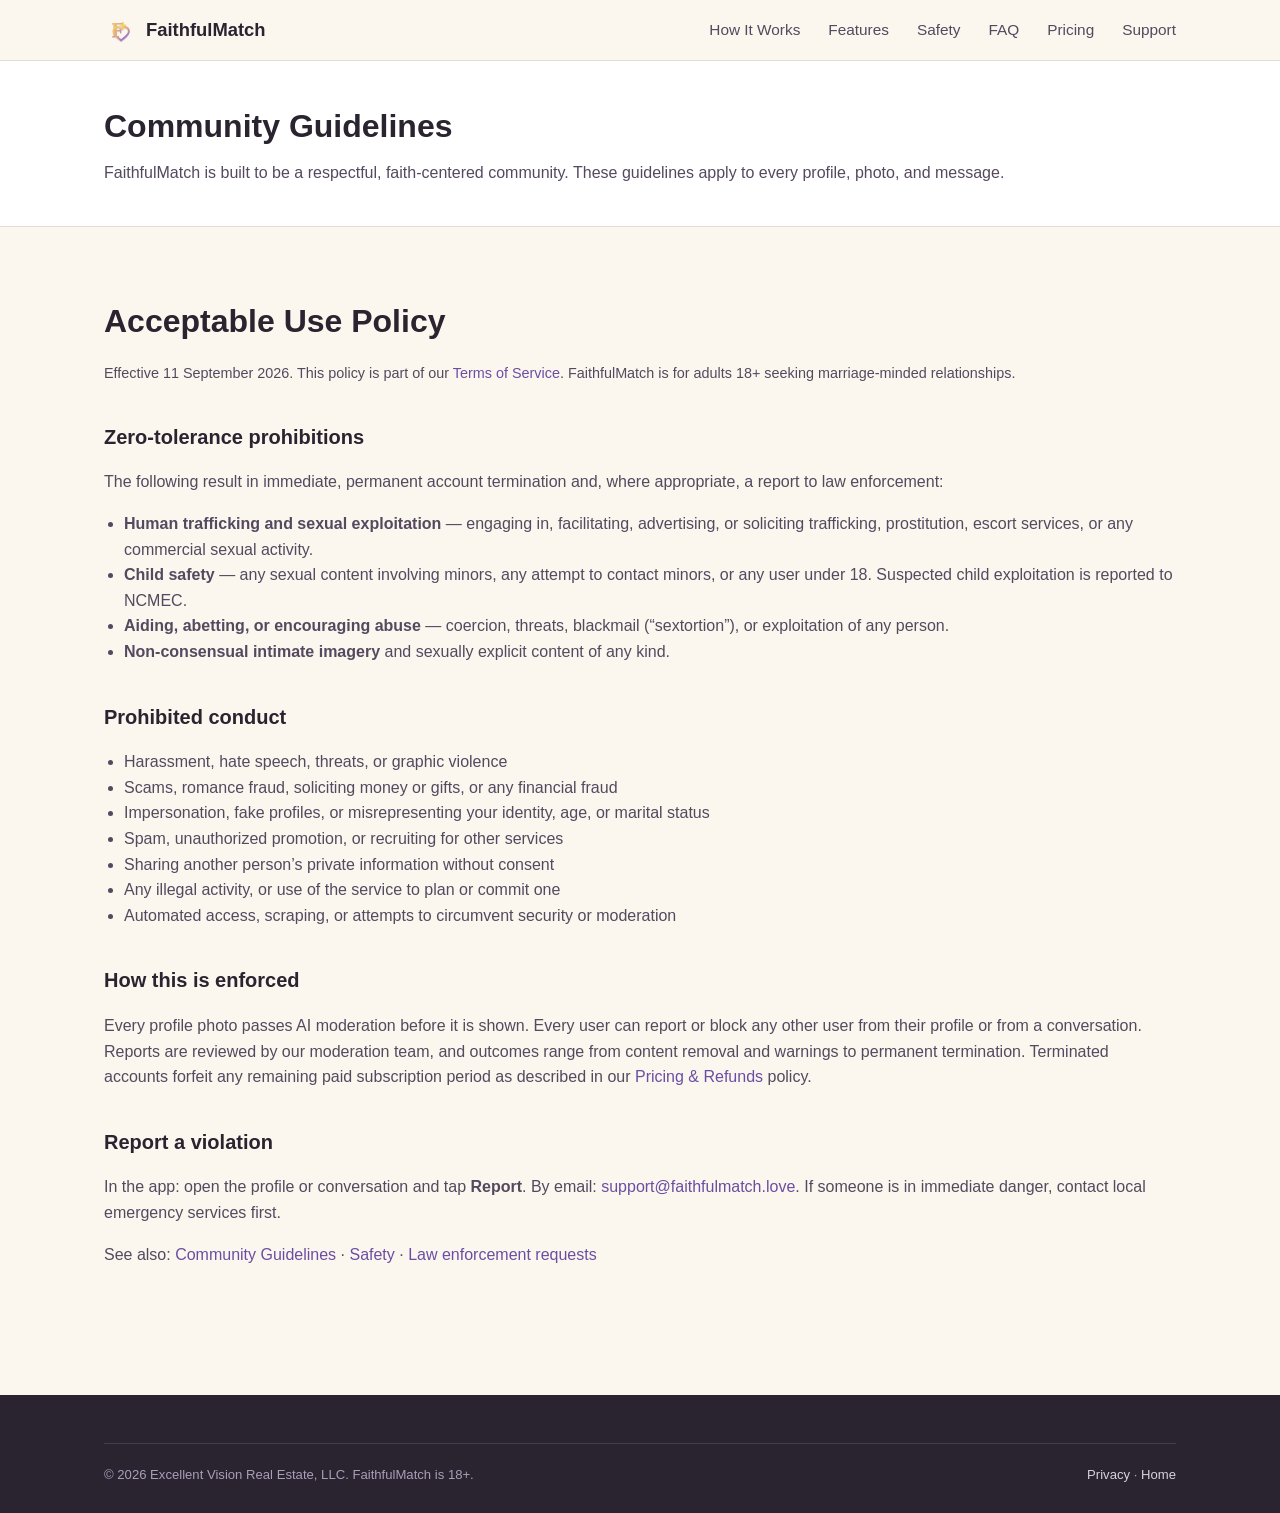
==== acceptable-use/index.html @ ffebf00c "feat(site): anti-trafficking clause, Acceptable Use Policy, law-enforcement protocol Stripe's Dating" ====
<!DOCTYPE html>
<html lang="en">
<head>
<meta charset="UTF-8">
<meta name="viewport" content="width=device-width, initial-scale=1.0">
<title>Acceptable Use Policy &mdash; FaithfulMatch</title>
<meta name="description" content="FaithfulMatch Acceptable Use Policy: prohibited conduct and content, including zero tolerance for trafficking, exploitation, and abuse.">
<link rel="canonical" href="https://faithfulmatch.love/acceptable-use/">
<link rel="icon" href="../assets/images/brand/favicon.svg" type="image/svg+xml">
<link rel="stylesheet" href="../assets/css/style.css?v=2">
</head>
<body>
<a href="#main" class="skip-link">Skip to content</a>
<header class="site-header">
  <div class="container">
    <a href="../" class="brand-logo">
      <img src="../assets/images/brand/symbol.svg" alt="" width="32" height="32">
      FaithfulMatch
    </a>
    <button class="nav-toggle" aria-label="Toggle navigation menu" aria-expanded="false">☰</button>
    <nav class="main-nav" aria-label="Primary">
      <a href="../#how-it-works">How It Works</a>
      <a href="../#features">Features</a>
      <a href="../#safety">Safety</a>
      <a href="../#faq">FAQ</a>
      <a href="../pricing/">Pricing</a>
      <a href="../support/">Support</a>
    </nav>
  </div>
</header>

<div class="page-hero-simple">
  <div class="container">
    <h1>Community Guidelines</h1>
    <p>FaithfulMatch is built to be a respectful, faith-centered community. These guidelines apply to every profile, photo, and message.</p>
  </div>
</div>

<main id="main" class="legal-page">
  <div class="container">
    <h1>Acceptable Use Policy</h1>
    <p class="legal-meta">Effective 11 September 2026. This policy is part of our <a href="../terms/">Terms of Service</a>. FaithfulMatch is for adults 18+ seeking marriage-minded relationships.</p>

    <h2>Zero-tolerance prohibitions</h2>
    <p>The following result in immediate, permanent account termination and, where appropriate, a report to law enforcement:</p>
    <ul>
      <li><strong>Human trafficking and sexual exploitation</strong> &mdash; engaging in, facilitating, advertising, or soliciting trafficking, prostitution, escort services, or any commercial sexual activity.</li>
      <li><strong>Child safety</strong> &mdash; any sexual content involving minors, any attempt to contact minors, or any user under 18. Suspected child exploitation is reported to NCMEC.</li>
      <li><strong>Aiding, abetting, or encouraging abuse</strong> &mdash; coercion, threats, blackmail (&ldquo;sextortion&rdquo;), or exploitation of any person.</li>
      <li><strong>Non-consensual intimate imagery</strong> and sexually explicit content of any kind.</li>
    </ul>

    <h2>Prohibited conduct</h2>
    <ul>
      <li>Harassment, hate speech, threats, or graphic violence</li>
      <li>Scams, romance fraud, soliciting money or gifts, or any financial fraud</li>
      <li>Impersonation, fake profiles, or misrepresenting your identity, age, or marital status</li>
      <li>Spam, unauthorized promotion, or recruiting for other services</li>
      <li>Sharing another person&rsquo;s private information without consent</li>
      <li>Any illegal activity, or use of the service to plan or commit one</li>
      <li>Automated access, scraping, or attempts to circumvent security or moderation</li>
    </ul>

    <h2>How this is enforced</h2>
    <p>Every profile photo passes AI moderation before it is shown. Every user can report or block any other user from their profile or from a conversation. Reports are reviewed by our moderation team, and outcomes range from content removal and warnings to permanent termination. Terminated accounts forfeit any remaining paid subscription period as described in our <a href="../pricing/">Pricing &amp; Refunds</a> policy.</p>

    <h2>Report a violation</h2>
    <p>In the app: open the profile or conversation and tap <strong>Report</strong>. By email: <a href="mailto:support@faithfulmatch.love">support@faithfulmatch.love</a>. If someone is in immediate danger, contact local emergency services first.</p>
    <p>See also: <a href="../community-guidelines/">Community Guidelines</a> &middot; <a href="../safety/">Safety</a> &middot; <a href="../law-enforcement/">Law enforcement requests</a></p>
  </div>
</main>

<footer class="site-footer">
  <div class="container">
    <div class="footer-bottom">
      <span>© 2026 Excellent Vision Real Estate, LLC. FaithfulMatch is 18+.</span>
      <span><a href="../privacy/">Privacy</a> · <a href="../">Home</a></span>
    </div>
  </div>
</footer>

<script src="../assets/js/config.js?v=2"></script>
<script src="../assets/js/main.js?v=2"></script>
<script src="../assets/js/analytics.js?v=1"></script>
</body>
</html>
---- assets/css/style.css ----
/* FaithfulMatch marketing site — shared styles */

:root {
  --fm-covenant-purple: #6b4ea3;
  --fm-covenant-purple-dark: #4f3877;
  --fm-rose-gold: #c98a6b;
  --fm-warm-cream: #fbf6ee;
  --fm-soft-blush: #f5e9e2;
  --fm-ink: #2a2330;
  --fm-ink-soft: #55495f;
  --fm-border: #e6dcd0;
  --fm-white: #ffffff;
  --fm-success: #3f7a5c;
  --fm-max-width: 1120px;
  --fm-radius: 16px;
  --fm-shadow: 0 8px 30px rgba(43, 28, 61, 0.08);
}

* { box-sizing: border-box; }

html { scroll-behavior: smooth; }

body {
  margin: 0;
  font-family: -apple-system, BlinkMacSystemFont, "Segoe UI", Roboto, Helvetica, Arial, sans-serif;
  color: var(--fm-ink);
  background: var(--fm-warm-cream);
  line-height: 1.6;
}

img { max-width: 100%; display: block; }

a { color: var(--fm-covenant-purple); text-decoration: none; }
a:hover, a:focus { text-decoration: underline; }

.container {
  max-width: var(--fm-max-width);
  margin: 0 auto;
  padding: 0 24px;
}

/* Skip link for keyboard/a11y */
.skip-link {
  position: absolute;
  left: -999px;
  top: auto;
  background: var(--fm-covenant-purple);
  color: #fff;
  padding: 10px 16px;
  border-radius: 8px;
  z-index: 1000;
}
.skip-link:focus {
  left: 16px;
  top: 16px;
}

/* Header */
.site-header {
  position: sticky;
  top: 0;
  background: rgba(251, 246, 238, 0.94);
  backdrop-filter: blur(6px);
  border-bottom: 1px solid var(--fm-border);
  z-index: 100;
}
.site-header .container {
  display: flex;
  align-items: center;
  justify-content: space-between;
  padding-top: 14px;
  padding-bottom: 14px;
}
.brand-logo {
  display: flex;
  align-items: center;
  gap: 10px;
  font-weight: 700;
  font-size: 1.15rem;
  color: var(--fm-ink);
}
.brand-logo img { height: 32px; width: auto; }

.main-nav {
  display: flex;
  align-items: center;
  gap: 28px;
}
.main-nav a {
  color: var(--fm-ink-soft);
  font-weight: 500;
  font-size: 0.96rem;
}
.main-nav a:hover { color: var(--fm-covenant-purple); }

.nav-toggle {
  display: none;
  background: none;
  border: 1px solid var(--fm-border);
  border-radius: 8px;
  padding: 8px 10px;
  font-size: 1.1rem;
  cursor: pointer;
}

.btn {
  display: inline-flex;
  align-items: center;
  justify-content: center;
  gap: 8px;
  padding: 12px 22px;
  border-radius: 14px;
  font-weight: 600;
  font-size: 0.95rem;
  border: 2px solid transparent;
  cursor: pointer;
  text-decoration: none;
}
.btn:hover { text-decoration: none; }
.btn-primary {
  background: var(--fm-covenant-purple);
  color: #fff;
}
.btn-primary:hover { background: var(--fm-covenant-purple-dark); }
.btn-outline {
  background: transparent;
  border-color: var(--fm-covenant-purple);
  color: var(--fm-covenant-purple);
}
.btn-outline:hover { background: var(--fm-soft-blush); }
.btn[disabled], .btn.is-disabled {
  opacity: 0.55;
  cursor: not-allowed;
  pointer-events: none;
}

/* Hero */
.hero {
  padding: 64px 0 48px;
}
.hero .container {
  display: grid;
  grid-template-columns: 1.1fr 0.9fr;
  gap: 48px;
  align-items: center;
}
.hero h1 {
  font-size: clamp(2rem, 4vw, 2.9rem);
  line-height: 1.15;
  margin: 0 0 18px;
}
.hero p.lead {
  font-size: 1.15rem;
  color: var(--fm-ink-soft);
  margin: 0 0 28px;
  max-width: 46ch;
}
.hero-ctas {
  display: flex;
  flex-wrap: wrap;
  gap: 14px;
  margin-bottom: 18px;
}
.store-badges {
  display: flex;
  flex-wrap: wrap;
  gap: 12px;
  margin-top: 22px;
}
.store-badge {
  display: inline-flex;
  align-items: center;
  gap: 10px;
  border: 1px solid var(--fm-border);
  background: #fff;
  border-radius: 12px;
  padding: 10px 16px;
  font-size: 0.85rem;
  color: var(--fm-ink-soft);
}
.store-badge strong { display: block; color: var(--fm-ink); font-size: 0.95rem; }
.store-badge.is-disabled { opacity: 0.65; }

.hero-mockup {
  background: linear-gradient(160deg, var(--fm-soft-blush), var(--fm-warm-cream));
  border-radius: 28px;
  padding: 32px;
  display: flex;
  align-items: center;
  justify-content: center;
  min-height: 360px;
  border: 1px solid var(--fm-border);
}
.hero-mockup--photo {
  padding: 12px;
  overflow: hidden;
}
.hero-mockup--photo img {
  width: 100%;
  height: 100%;
  min-height: 336px;
  object-fit: cover;
  border-radius: 20px;
}
.hero-mockup .placeholder-note {
  text-align: center;
  color: var(--fm-ink-soft);
  font-size: 0.85rem;
}

/* Sections */
section { padding: 56px 0; }
section.alt { background: #fff; }
h2.section-title {
  font-size: clamp(1.5rem, 3vw, 2rem);
  margin: 0 0 12px;
  text-align: center;
}
p.section-sub {
  text-align: center;
  color: var(--fm-ink-soft);
  max-width: 640px;
  margin: 0 auto 40px;
}

.grid {
  display: grid;
  gap: 24px;
}
.grid-4 { grid-template-columns: repeat(4, 1fr); }
.grid-3 { grid-template-columns: repeat(3, 1fr); }
.grid-2 { grid-template-columns: repeat(2, 1fr); }

.card {
  background: #fff;
  border: 1px solid var(--fm-border);
  border-radius: var(--fm-radius);
  padding: 26px;
}
.card h3 { margin: 0 0 10px; font-size: 1.1rem; }
.card p { margin: 0; color: var(--fm-ink-soft); font-size: 0.95rem; }
.card .icon {
  width: 44px; height: 44px;
  border-radius: 12px;
  background: var(--fm-soft-blush);
  display: flex; align-items: center; justify-content: center;
  margin-bottom: 14px;
  font-size: 1.3rem;
}

.steps { counter-reset: step; }
.steps .card { position: relative; }
.steps .card::before {
  counter-increment: step;
  content: counter(step);
  position: absolute;
  top: -14px; left: 20px;
  background: var(--fm-covenant-purple);
  color: #fff;
  width: 30px; height: 30px;
  border-radius: 50%;
  display: flex; align-items: center; justify-content: center;
  font-weight: 700; font-size: 0.9rem;
}

.feature-planned {
  display: inline-block;
  font-size: 0.72rem;
  font-weight: 700;
  letter-spacing: 0.03em;
  text-transform: uppercase;
  color: var(--fm-rose-gold);
  background: rgba(201, 138, 107, 0.14);
  border-radius: 999px;
  padding: 3px 10px;
  margin-left: 8px;
  vertical-align: middle;
}

.faith-section {
  background: linear-gradient(135deg, var(--fm-covenant-purple), var(--fm-covenant-purple-dark));
  color: #fff;
  border-radius: 28px;
  padding: 48px;
  margin: 0 24px;
}
.faith-section h2, .faith-section p { color: #fff; }
.faith-section .container { max-width: 760px; text-align: center; margin: 0 auto; }

.safety-list {
  list-style: none;
  padding: 0;
  margin: 0;
  display: grid;
  grid-template-columns: repeat(2, 1fr);
  gap: 14px;
}
.safety-list li {
  display: flex;
  align-items: flex-start;
  gap: 10px;
  background: #fff;
  border: 1px solid var(--fm-border);
  border-radius: 12px;
  padding: 14px 16px;
}
.safety-list li::before {
  content: "✓";
  color: var(--fm-success);
  font-weight: 700;
}

.screenshot-strip {
  display: grid;
  grid-template-columns: repeat(5, 1fr);
  gap: 16px;
}
.screenshot-placeholder {
  aspect-ratio: 9 / 18;
  background: #fff;
  border: 1px dashed var(--fm-border);
  border-radius: 20px;
  display: flex;
  align-items: center;
  justify-content: center;
  text-align: center;
  font-size: 0.78rem;
  color: var(--fm-ink-soft);
  padding: 10px;
}
.screenshot-shot {
  margin: 0;
  border: 1px solid var(--fm-border);
  border-radius: 20px;
  overflow: hidden;
  background: #fff;
}
.screenshot-shot img {
  width: 100%;
  aspect-ratio: 9 / 18;
  object-fit: cover;
  object-position: top center;
  display: block;
}
.screenshot-shot figcaption {
  text-align: center;
  font-size: 0.78rem;
  color: var(--fm-ink-soft);
  padding: 8px 6px;
}

.testimonials-placeholder {
  text-align: center;
  border: 1px dashed var(--fm-border);
  border-radius: var(--fm-radius);
  padding: 40px;
  color: var(--fm-ink-soft);
  background: #fff;
}

.faq-item {
  border-bottom: 1px solid var(--fm-border);
  padding: 18px 0;
}
.faq-item summary {
  cursor: pointer;
  font-weight: 600;
  list-style: none;
  display: flex;
  justify-content: space-between;
  align-items: center;
}
.faq-item summary::-webkit-details-marker { display: none; }
.faq-item summary::after {
  content: "+";
  font-size: 1.3rem;
  color: var(--fm-covenant-purple);
}
.faq-item[open] summary::after { content: "–"; }
.faq-item p { margin: 12px 0 0; color: var(--fm-ink-soft); }

.final-cta {
  text-align: center;
  background: var(--fm-soft-blush);
  border-radius: 28px;
  padding: 56px 24px;
  margin: 0 24px;
}

/* Footer */
.site-footer {
  background: var(--fm-ink);
  color: #d8d1e0;
  padding: 48px 0 28px;
  margin-top: 40px;
}
.site-footer a { color: #d8d1e0; }
.site-footer a:hover { color: #fff; }
.footer-grid {
  display: grid;
  grid-template-columns: 1.4fr 1fr 1fr 1fr;
  gap: 24px;
  margin-bottom: 28px;
}
.footer-grid h4 {
  color: #fff;
  font-size: 0.85rem;
  text-transform: uppercase;
  letter-spacing: 0.04em;
  margin: 0 0 14px;
}
.footer-grid ul { list-style: none; margin: 0; padding: 0; }
.footer-grid li { margin-bottom: 10px; font-size: 0.92rem; }
.footer-bottom {
  border-top: 1px solid rgba(255,255,255,0.12);
  padding-top: 20px;
  font-size: 0.82rem;
  color: #a99fb8;
  display: flex;
  justify-content: space-between;
  flex-wrap: wrap;
  gap: 10px;
}

/* Legal / content pages */
.legal-page {
  padding: 48px 0 72px;
}
.legal-page h1 { margin-bottom: 4px; }
.legal-meta { color: var(--fm-ink-soft); font-size: 0.9rem; margin-bottom: 32px; }
.legal-page h2 { margin-top: 36px; font-size: 1.25rem; }
.legal-page h3 { margin-top: 24px; font-size: 1.05rem; }
.legal-page p, .legal-page li { color: var(--fm-ink-soft); }
.legal-page ul { padding-left: 20px; }
.callout {
  background: #fff;
  border: 1px solid var(--fm-border);
  border-left: 4px solid var(--fm-covenant-purple);
  border-radius: 8px;
  padding: 16px 20px;
  margin: 20px 0;
}
.placeholder-tag {
  display: inline-block;
  background: rgba(107, 78, 163, 0.12);
  color: var(--fm-covenant-purple);
  font-size: 0.78rem;
  font-weight: 700;
  border-radius: 6px;
  padding: 2px 8px;
}

.page-hero-simple {
  background: #fff;
  border-bottom: 1px solid var(--fm-border);
  padding: 40px 0;
}
.page-hero-simple h1 { margin: 0 0 8px; }
.page-hero-simple p { color: var(--fm-ink-soft); margin: 0; }

.error-page {
  min-height: 60vh;
  display: flex;
  align-items: center;
  justify-content: center;
  text-align: center;
  padding: 40px 24px;
}
.error-page h1 { font-size: 4rem; margin: 0; color: var(--fm-covenant-purple); }

@media (max-width: 900px) {
  .hero .container { grid-template-columns: 1fr; }
  .grid-4, .grid-3, .safety-list { grid-template-columns: repeat(2, 1fr); }
  .screenshot-strip { grid-template-columns: repeat(3, 1fr); }
  .footer-grid { grid-template-columns: 1fr 1fr; }
}

@media (max-width: 640px) {
  .main-nav {
    position: absolute;
    top: 100%;
    left: 0; right: 0;
    background: var(--fm-warm-cream);
    border-bottom: 1px solid var(--fm-border);
    flex-direction: column;
    align-items: flex-start;
    padding: 16px 24px 24px;
    gap: 16px;
    display: none;
  }
  .main-nav.is-open { display: flex; }
  .nav-toggle { display: inline-flex; }
  .grid-4, .grid-3, .grid-2, .safety-list { grid-template-columns: 1fr; }
  .screenshot-strip { grid-template-columns: repeat(2, 1fr); }
  .footer-grid { grid-template-columns: 1fr; }
  .faith-section, .final-cta { margin: 0 12px; padding: 36px 20px; }
}

@media (prefers-color-scheme: dark) {
  body { background: #201a29; color: #f1ecf7; }
  .site-header { background: rgba(32, 26, 41, 0.94); border-color: #392f47; }
  .card, .store-badge, .testimonials-placeholder, .screenshot-placeholder, .screenshot-shot, .page-hero-simple {
    background: #2a2335; border-color: #392f47;
  }
  .site-header, .card h3, .brand-logo, .page-hero-simple h1 { color: #f1ecf7; }
  section.alt { background: #241d2e; }
  .final-cta { background: #2f2740; }
}
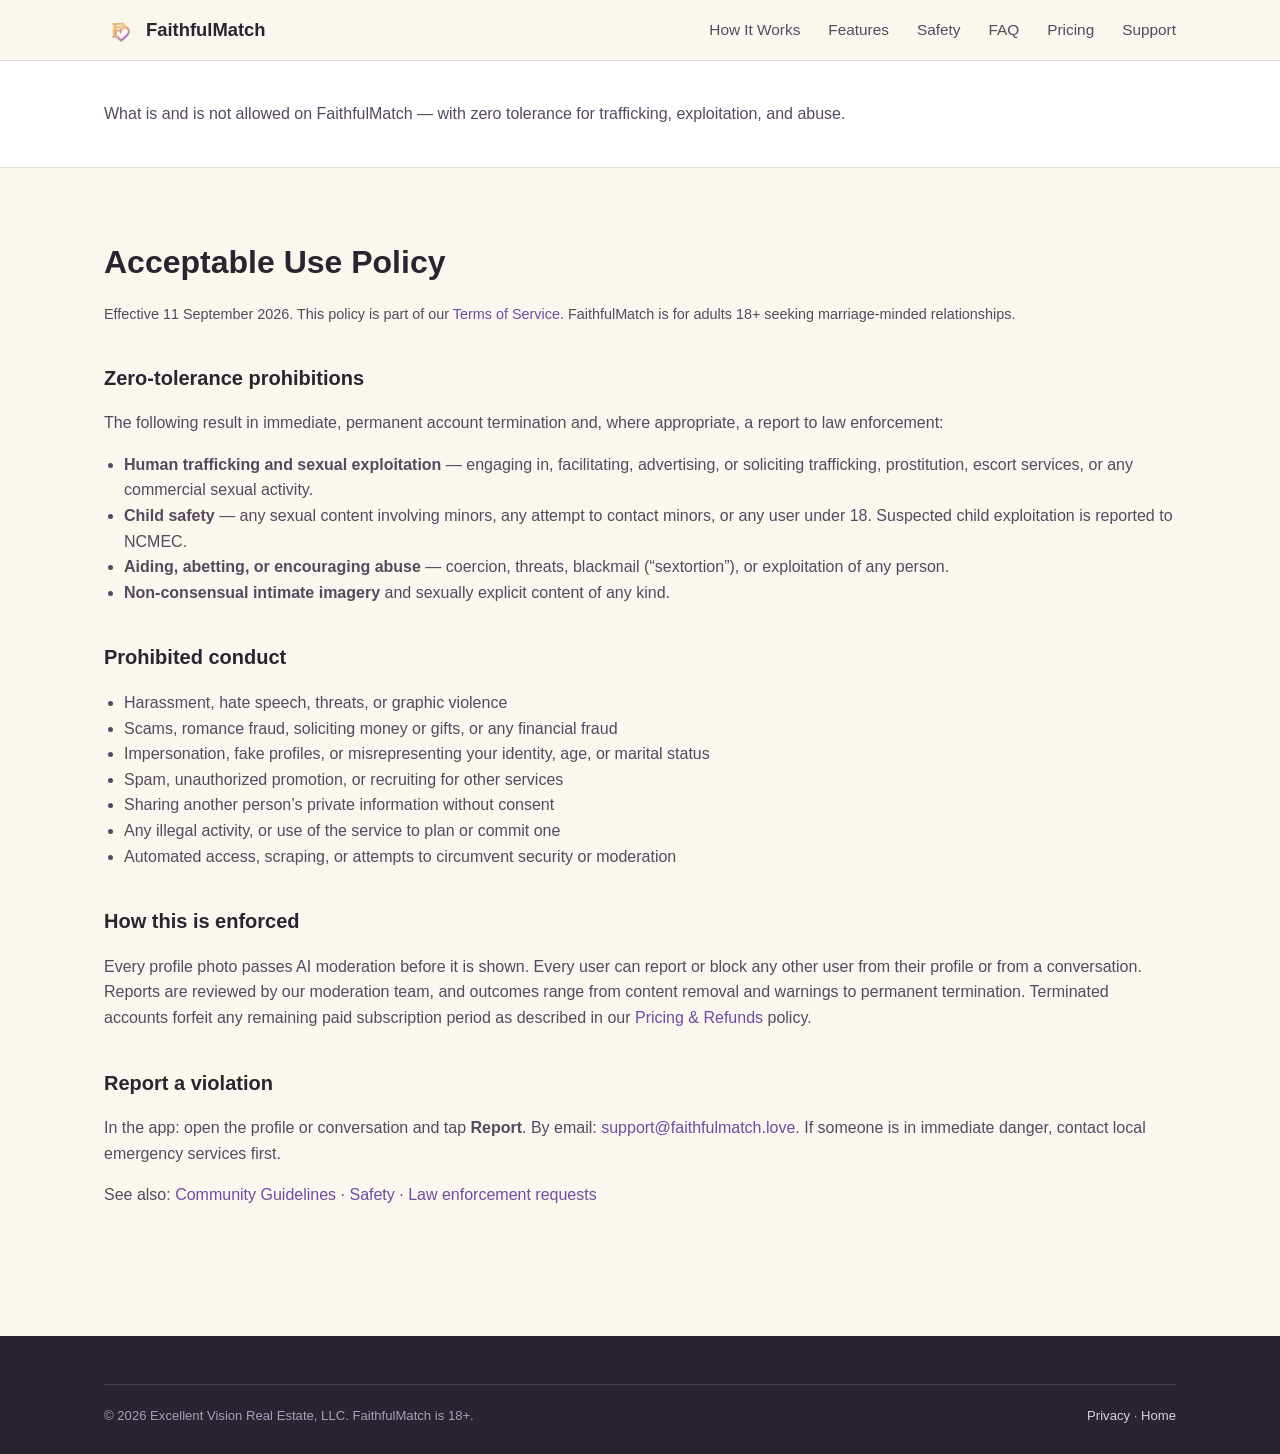
==== commit 7912a341: "fix(site): new policy pages carried the Community Guidelines hero title The acceptable-use and law-e" ====
--- a/acceptable-use/index.html
+++ b/acceptable-use/index.html
@@ -31,8 +31,7 @@
 
 <div class="page-hero-simple">
   <div class="container">
-    <h1>Community Guidelines</h1>
-    <p>FaithfulMatch is built to be a respectful, faith-centered community. These guidelines apply to every profile, photo, and message.</p>
+    <p>What is and is not allowed on FaithfulMatch — with zero tolerance for trafficking, exploitation, and abuse.</p>
   </div>
 </div>
 
